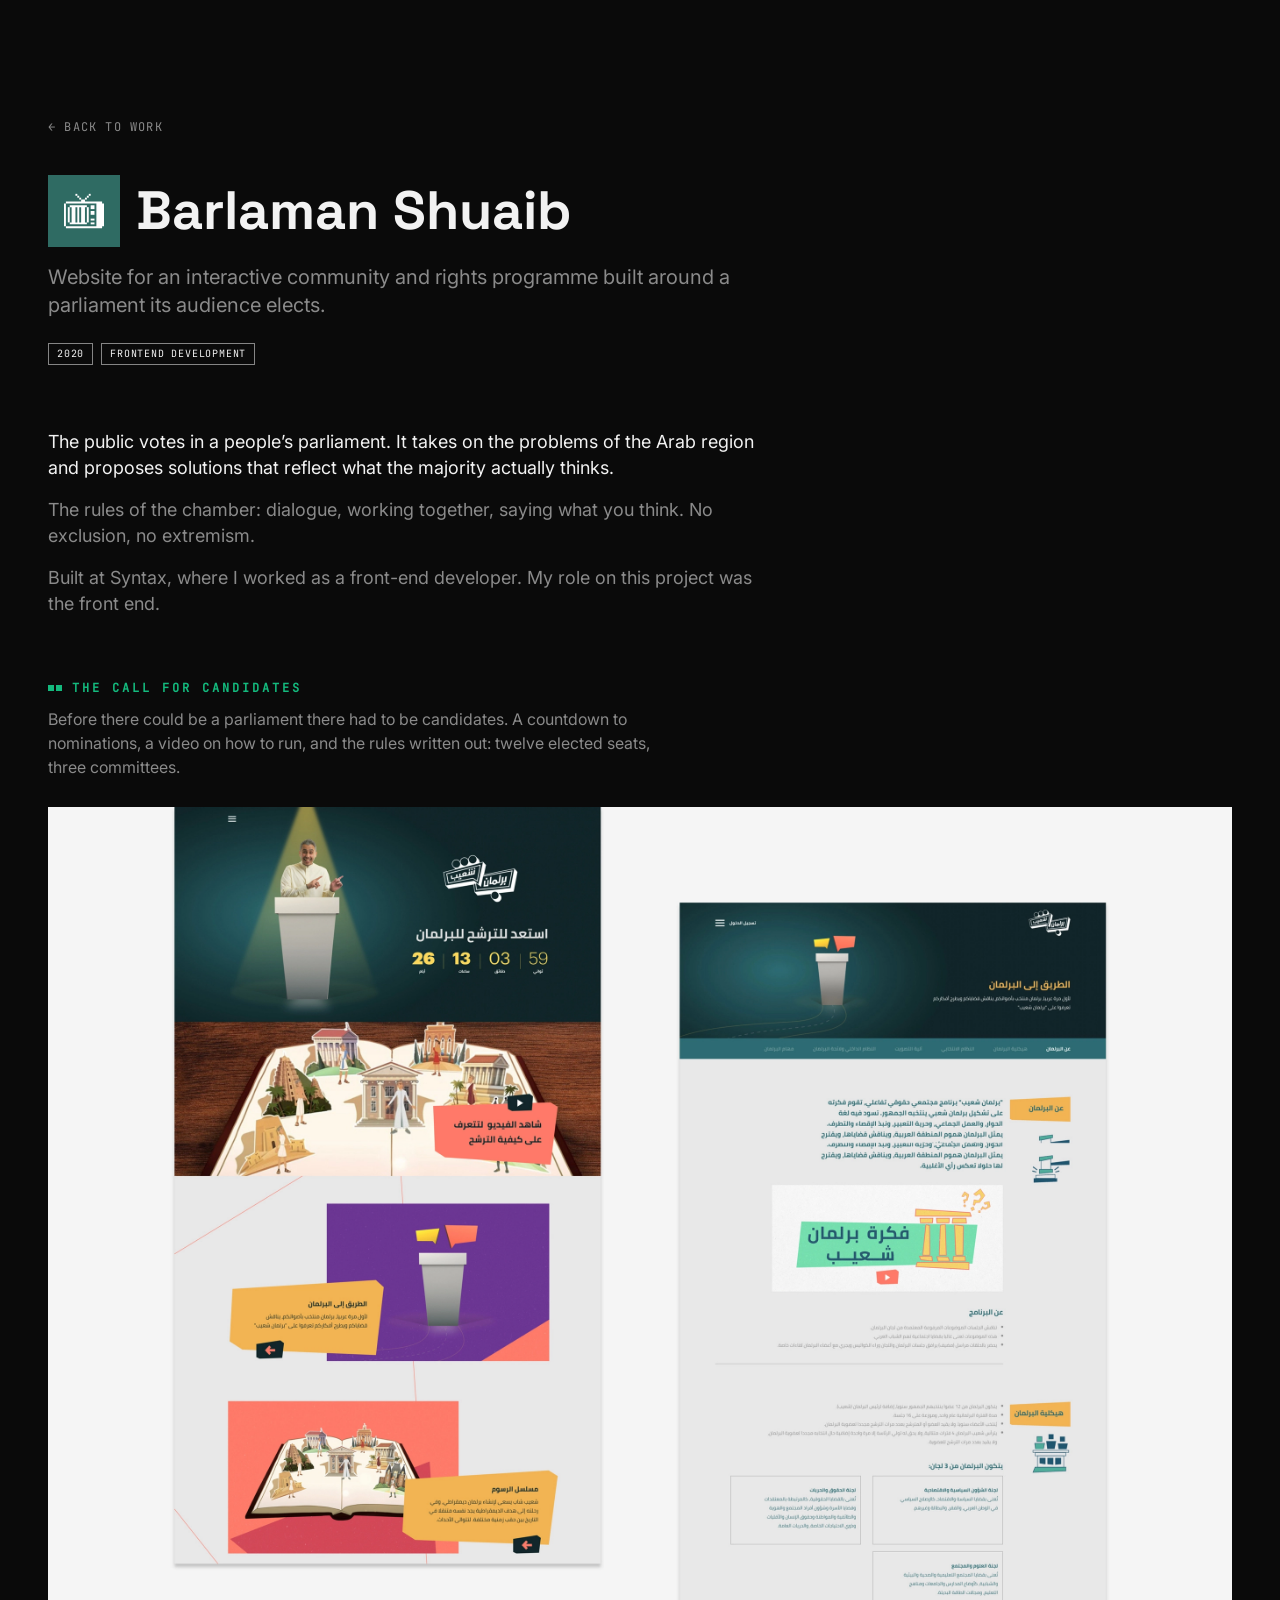
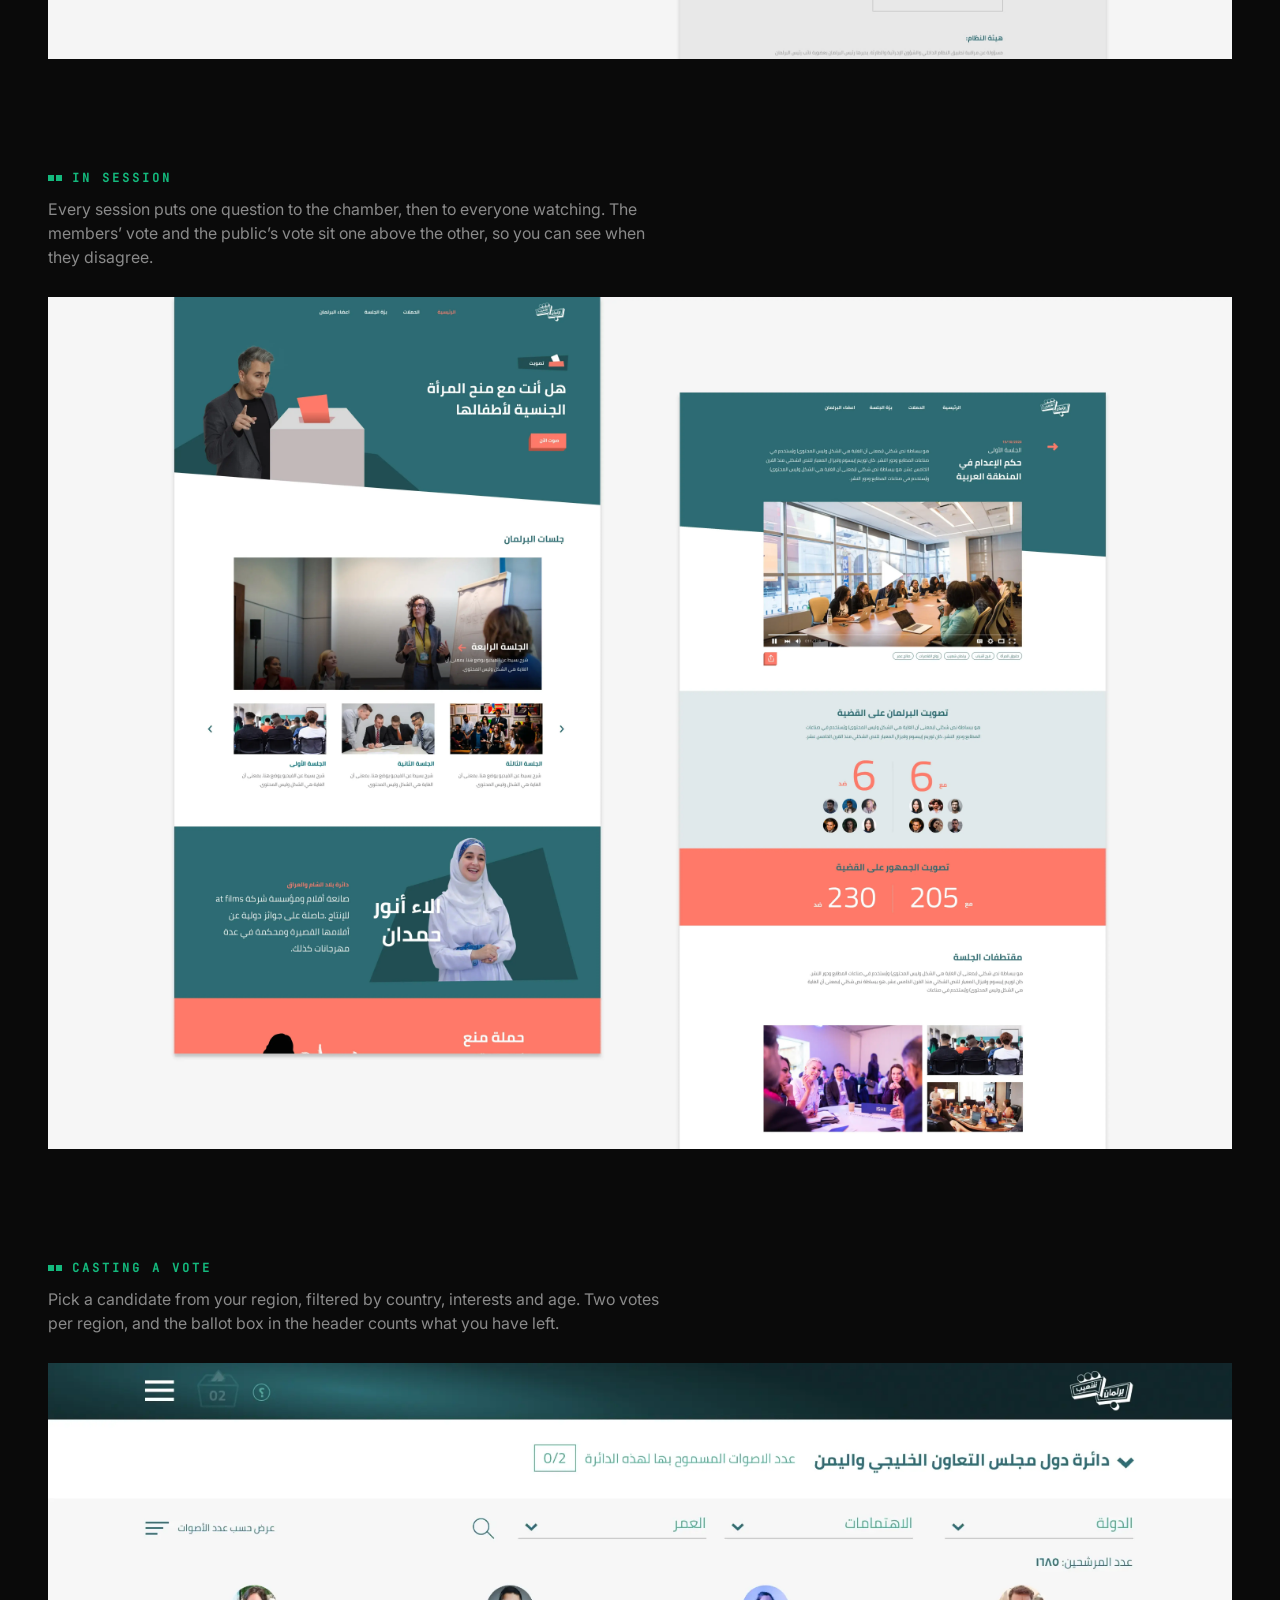
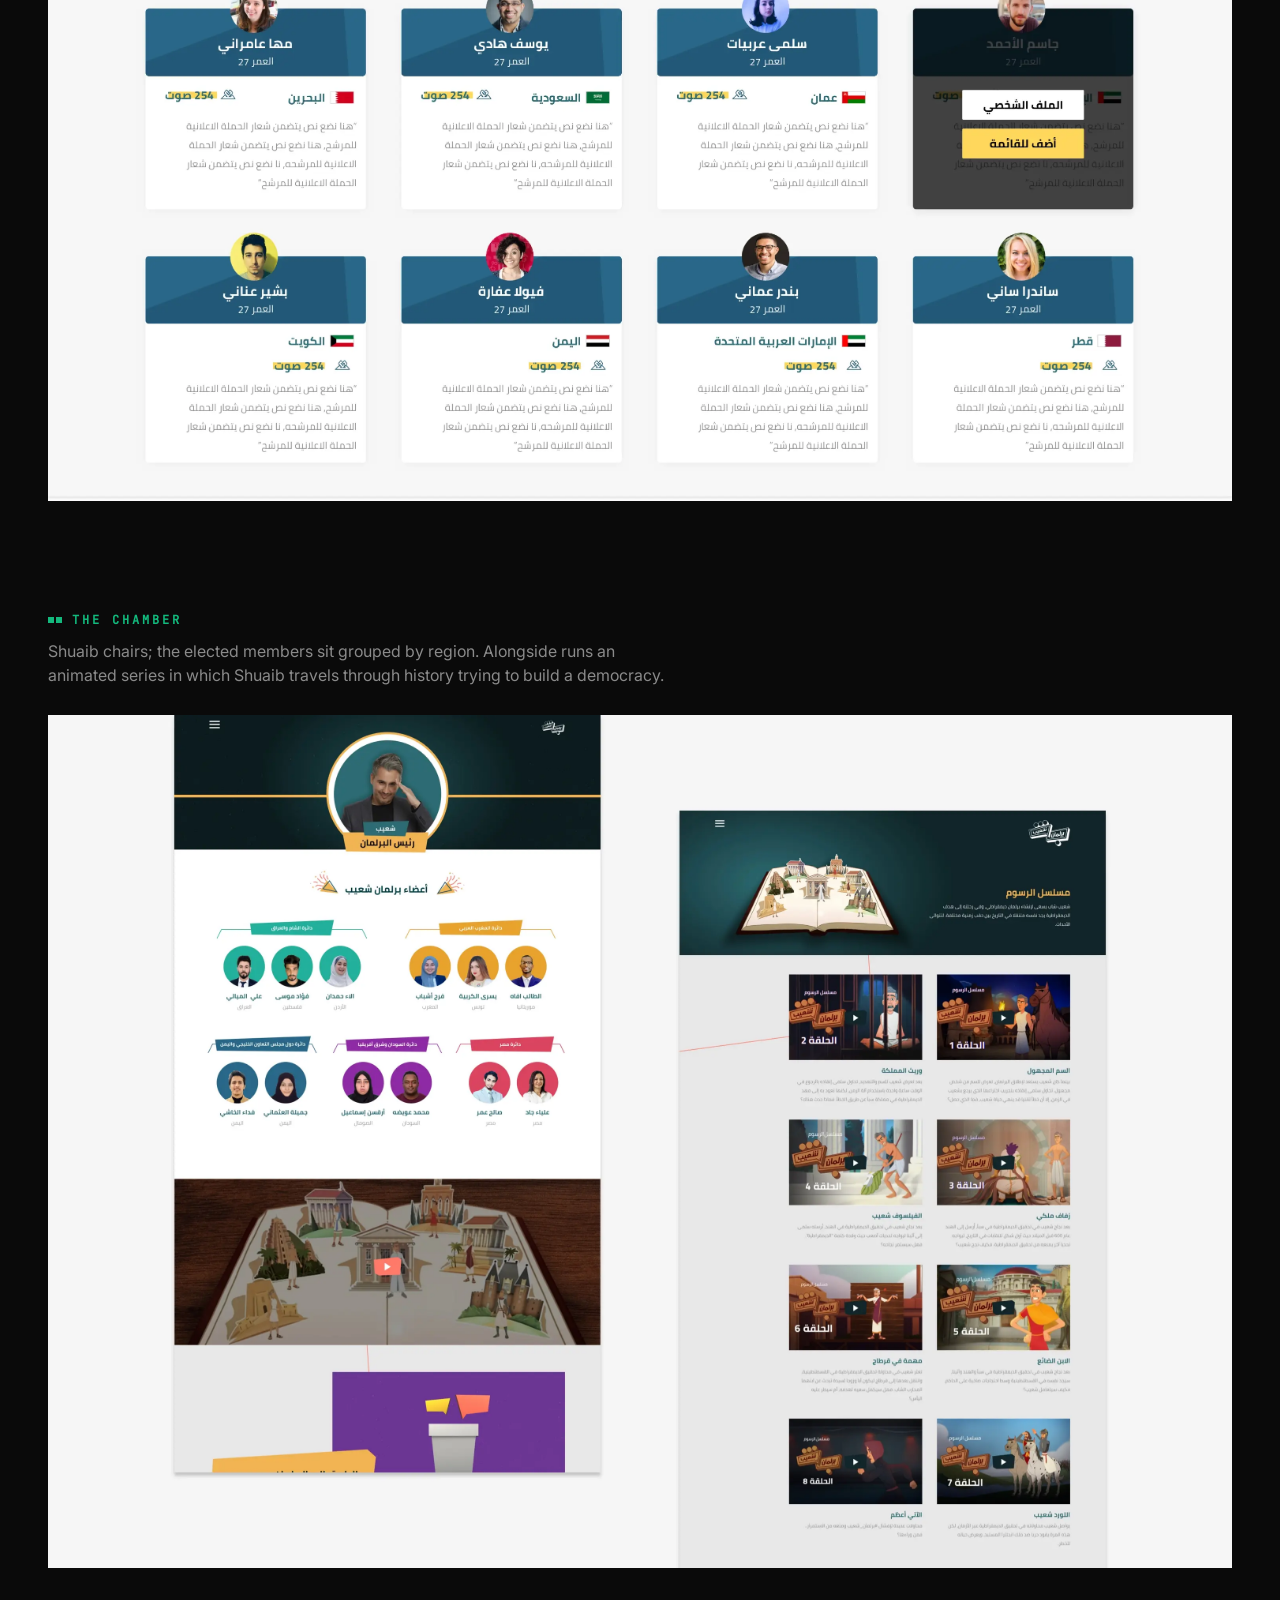
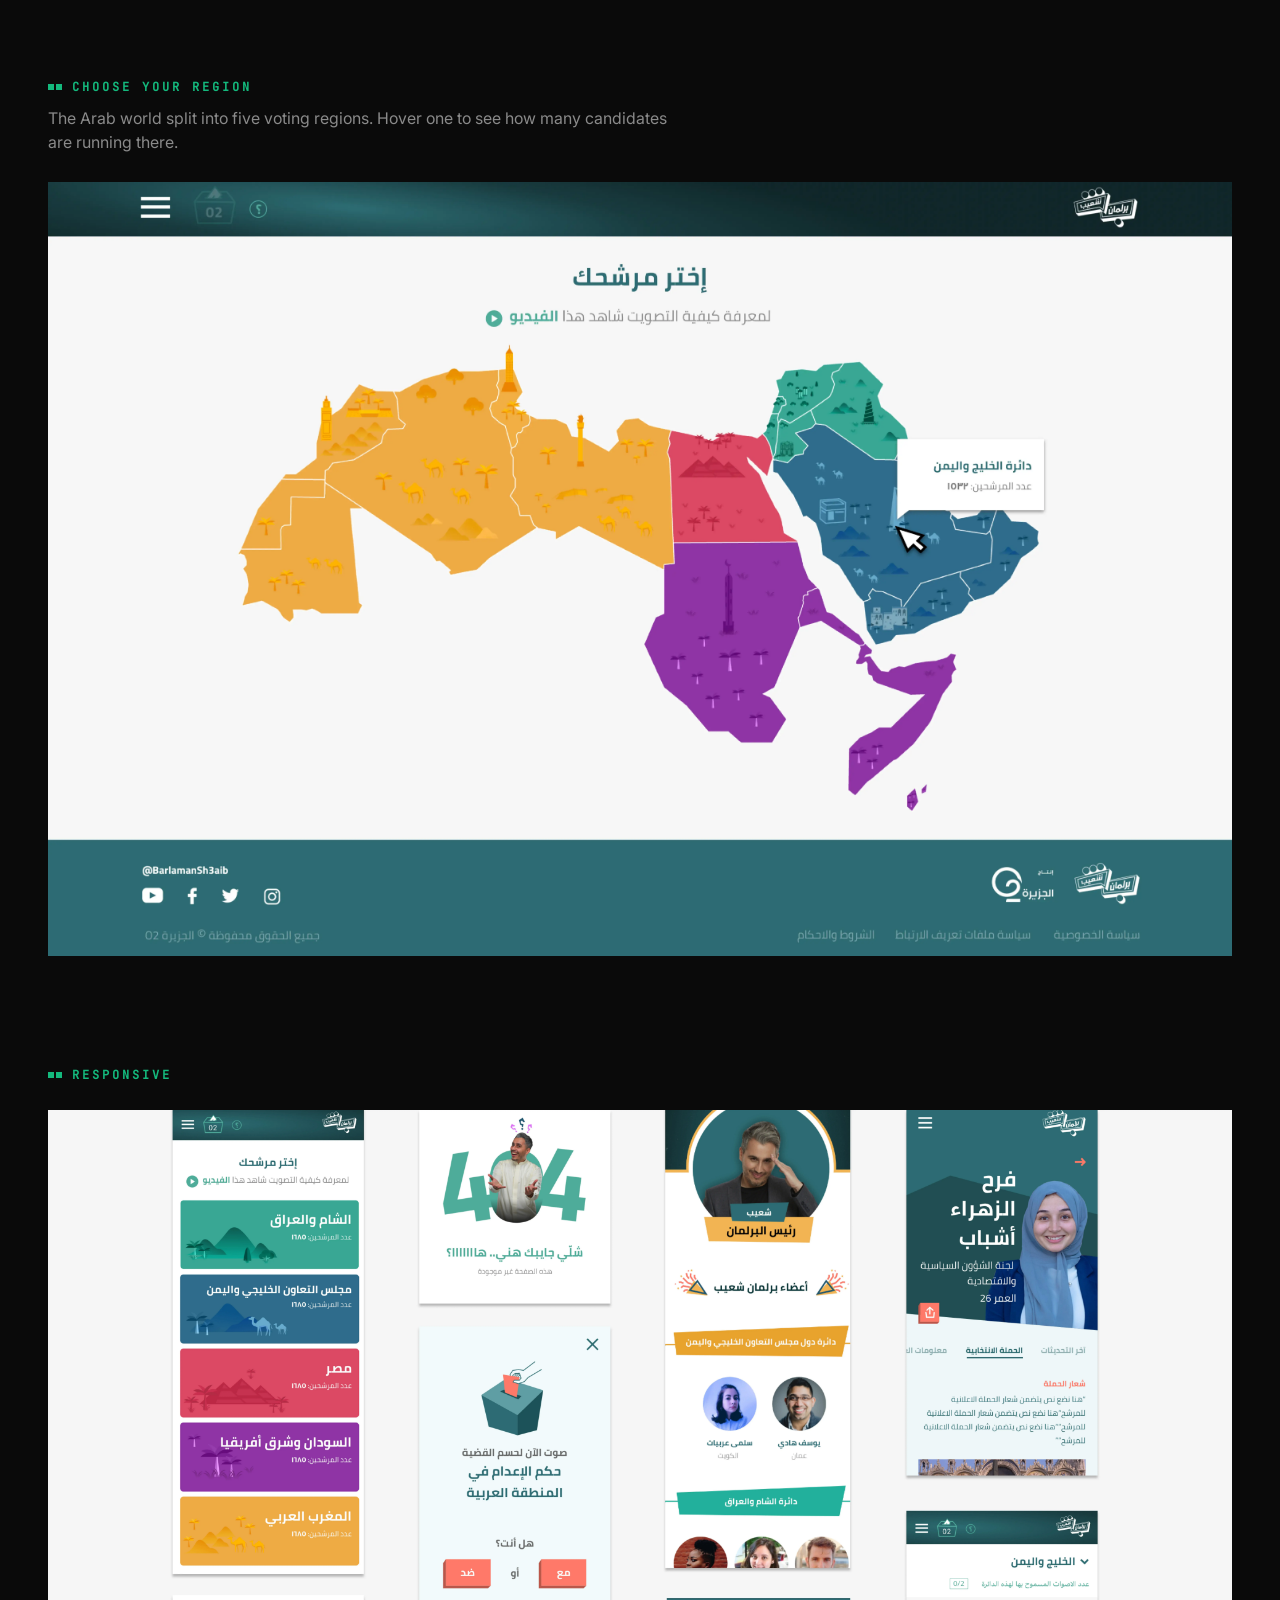
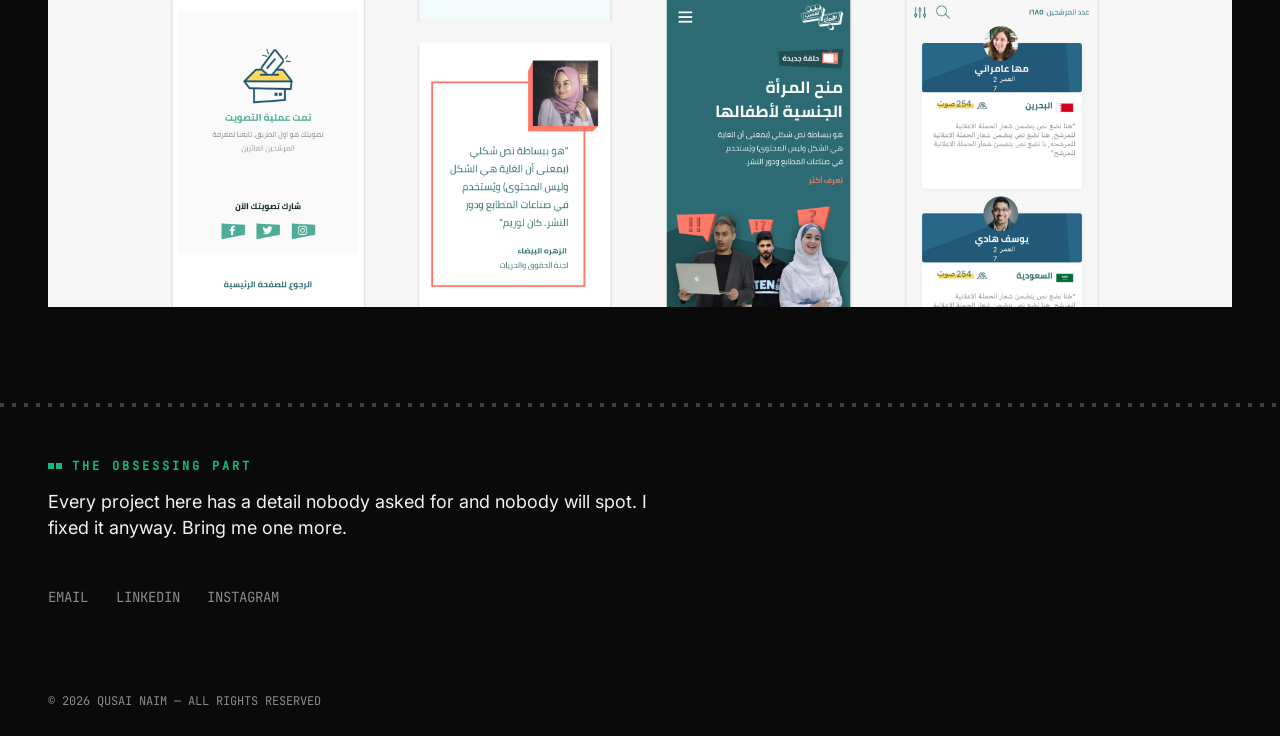
==== barlaman-shuaib.html @ eae8fe68 "S" ====
<!DOCTYPE html>
<html lang="en" dir="ltr">
  <head>
    <meta charset="utf-8">
    <meta  content="width=device-width, initial-scale=1.0" name="viewport" />
    <title>Qusai Naim - Barlaman Shuaib</title>
    <meta name="description" content="Barlaman Shuaib: website for an interactive community and rights programme built around a people's parliament elected by its audience.">
    <!-- FAV Icon -->
    <link rel="icon" href="images/favicon.png" type="image/png" sizes="16x16">
    <!-- Custom Style Sheet link -->
    <link rel="stylesheet" href="styles/styles.css">
  </head>

  <body>
    <!--========MAIN============================================================================-->
    <main role="main">
      <section class="project-hero">
        <div class="container">
          <a href="index.html" class="project-back text-12">&larr; Back to work</a>

          <div class="project-hero__top">
            <div class="project-hero__icon" style="background-color: #2f6b63;">
              <span style="background-image: url(images/assets/icons/tv.svg);"></span>
            </div>
            <h1 class="project-hero__title text-54">Barlaman Shuaib</h1>
          </div>

          <div class="project-hero__brief text-20">
            <p>Website for an interactive community and rights programme built around a parliament its audience elects.</p>
          </div>

          <div class="project-hero__meta text-10">
            <span class="project-hero__tag">2020</span>
            <span class="project-hero__tag">Frontend Development</span>          </div>

          <div class="project-hero__desc text-18">
            <p>The public votes in a people&rsquo;s parliament. It takes on the problems of the Arab region and proposes solutions that reflect what the majority actually thinks.</p>
            <p>The rules of the chamber: dialogue, working together, saying what you think. No exclusion, no extremism.</p>
            <p>Built at Syntax, where I worked as a front-end developer. My role on this project was the front end.</p>
          </div>
        </div>
      </section>

      <section class="project-screens">
        <div class="container">
          <!-----FULL WIDTH------------>
          <div class="project-group">
            <div class="project-group__header">
              <h2 class="section-intro__subtitle text-12">
                <span class="section-kicker-dots">
                  <span class="section-kicker-dot"></span>
                  <span class="section-kicker-dot"></span>
                </span>
                THE CALL FOR CANDIDATES
              </h2>
              <p class="project-group__caption">Before there could be a parliament there had to be candidates. A countdown to nominations, a video on how to run, and the rules written out: twelve elected seats, three committees.</p>
            </div>

            <figure class="project-figure">
              <div class="project-screen">
                <img src="images/projects-images/barlaman-shuaib/1.webp" alt="Two pages side by side: a nominations page with a countdown, a host at a podium and an animated pop-up book of history; and the About page setting out the parliament&rsquo;s structure and its three committees">
              </div>
            </figure>
          </div>

           <!-----FULL WIDTH------------>
          <div class="project-group">
            <div class="project-group__header">
              <h2 class="section-intro__subtitle text-12">
                <span class="section-kicker-dots">
                  <span class="section-kicker-dot"></span>
                  <span class="section-kicker-dot"></span>
                </span>
                IN SESSION
              </h2>
              <p class="project-group__caption">Every session puts one question to the chamber, then to everyone watching. The members&rsquo; vote and the public&rsquo;s vote sit one above the other, so you can see when they disagree.</p>
            </div>

            <figure class="project-figure">
              <div class="project-screen">
                <img src="images/projects-images/barlaman-shuaib/2.webp" alt="The homepage asking whether women should be able to pass their citizenship to their children, with past sessions below; and a session page with its video, the members&rsquo; 6 to 6 vote and the public&rsquo;s 205 to 230 vote">
              </div>
            </figure>
          </div>

           <!-----FULL WIDTH------------>
          <div class="project-group">
            <div class="project-group__header">
              <h2 class="section-intro__subtitle text-12">
                <span class="section-kicker-dots">
                  <span class="section-kicker-dot"></span>
                  <span class="section-kicker-dot"></span>
                </span>
                CASTING A VOTE
              </h2>
              <p class="project-group__caption">Pick a candidate from your region, filtered by country, interests and age. Two votes per region, and the ballot box in the header counts what you have left.</p>
            </div>

            <figure class="project-figure">
              <div class="project-screen">
                <img src="images/projects-images/barlaman-shuaib/3.webp" alt="Candidate cards for the Gulf and Yemen region, each with a photo, age, country, vote count and campaign slogan, under filters for country, interests and age and a counter showing 0 of 2 votes used">
              </div>
            </figure>
          </div>

           <!-----FULL WIDTH------------>
          <div class="project-group">
            <div class="project-group__header">
              <h2 class="section-intro__subtitle text-12">
                <span class="section-kicker-dots">
                  <span class="section-kicker-dot"></span>
                  <span class="section-kicker-dot"></span>
                </span>
                THE CHAMBER
              </h2>
              <p class="project-group__caption">Shuaib chairs; the elected members sit grouped by region. Alongside runs an animated series in which Shuaib travels through history trying to build a democracy.</p>
            </div>

            <figure class="project-figure">
              <div class="project-screen">
                <img src="images/projects-images/barlaman-shuaib/4.webp" alt="Two pages side by side: the parliament&rsquo;s members grouped by region under Shuaib as president; and the animated series, a grid of eight episodes">
              </div>
            </figure>
          </div>

           <!-----FULL WIDTH------------>
          <div class="project-group">
            <div class="project-group__header">
              <h2 class="section-intro__subtitle text-12">
                <span class="section-kicker-dots">
                  <span class="section-kicker-dot"></span>
                  <span class="section-kicker-dot"></span>
                </span>
                CHOOSE YOUR REGION
              </h2>
              <p class="project-group__caption">The Arab world split into five voting regions. Hover one to see how many candidates are running there.</p>
            </div>

            <figure class="project-figure">
              <div class="project-screen">
                <img src="images/projects-images/barlaman-shuaib/5.webp" alt="A map of the Arab world coloured into five voting regions, with a tooltip on the Gulf and Yemen showing its number of candidates">
              </div>
            </figure>
          </div>

           <!-----FULL WIDTH------------>
          <div class="project-group">
            <div class="project-group__header">
              <h2 class="section-intro__subtitle text-12">
                <span class="section-kicker-dots">
                  <span class="section-kicker-dot"></span>
                  <span class="section-kicker-dot"></span>
                </span>
                RESPONSIVE
              </h2>
            </div>

            <figure class="project-figure">
              <div class="project-screen">
                <img src="images/projects-images/barlaman-shuaib/mobile.webp" alt="Ten mobile screens: the region list, a 404 page with Shuaib, the vote dialog, the vote confirmation, the members, a member&rsquo;s profile, a new episode and the candidate list">
              </div>
            </figure>
          </div>
        </div>
      </section>

      <section class="project-outro">
        <div class="container project-outro__inner">
          <h2 class="section-intro__subtitle text-12">
            <span class="section-kicker-dots">
              <span class="section-kicker-dot"></span>
              <span class="section-kicker-dot"></span>
            </span>
            THE OBSESSING PART
          </h2>
          <p class="project-outro__note text-18">Every project here has a detail nobody asked for and nobody will spot. I fixed it anyway. Bring me one more.</p>
          <div class="social-links text-14">
            <a href="mailto:qusai.naim.13@gmail.com">Email</a>
            <a href="https://www.linkedin.com/in/qusai-n-96374687/" target="_blank">LinkedIn</a>
            <a href="https://www.instagram.com/qman.13/" target="_blank">Instagram</a>
          </div>
        </div>
      </section>
    </main>
    <!---end of MAIN===============================================================================-->

    <!--========FOOTER=============================================================================-->
    <footer class="main-footer">
      <div class="container">
        <p class="copyrights text-12">© <span data-current-year>2026</span> QUSAI NAIM — ALL RIGHTS RESERVED</p>
      </div>
    </footer>
    <!--end of FOOTER===============================================================================-->

    <script src="scripts/main.js"></script>
  </body>
</html>
---- styles/styles.css ----
@charset "UTF-8";
/* ================================
   MODERN CSS RESET
   ================================ */
/* Box sizing & margin reset */
*,
*::before,
*::after {
  box-sizing: border-box;
  margin: 0;
  padding: 0;
}

/* Root defaults */
:root {
  -webkit-text-size-adjust: 100%;
  -moz-text-size-adjust: 100%;
       text-size-adjust: 100%;
  hanging-punctuation: first last;
}

/* Body defaults */
body {
  min-height: 100dvh;
  line-height: 1.5;
  -webkit-font-smoothing: antialiased;
  -moz-osx-font-smoothing: grayscale;
}

/* Media defaults */
img,
picture,
video,
canvas,
svg {
  display: block;
  max-width: 100%;
}

/* Form element inheritance */
input,
button,
textarea,
select {
  font: inherit;
  color: inherit;
}

/* Remove default button styles */
button {
  cursor: pointer;
  background: none;
  border: none;
}

/* Typography */
p,
h1, h2, h3, h4, h5, h6 {
  overflow-wrap: break-word;
}

h1, h2, h3, h4, h5, h6 {
  text-wrap: balance;
}

p {
  text-wrap: pretty;
}

/* Lists */
ul, ol {
  list-style: none;
}

/* Links */
a {
  color: inherit;
  -webkit-text-decoration-skip: ink;
          text-decoration-skip-ink: auto;
}

/* Tables */
table {
  border-collapse: collapse;
  border-spacing: 0;
}

/* Hidden attribute */
[hidden] {
  display: none !important;
}

/* Reduced motion */
@media (prefers-reduced-motion: reduce) {
  *,
  *::before,
  *::after {
    animation-duration: 0.01ms !important;
    animation-iteration-count: 1 !important;
    transition-duration: 0.01ms !important;
    scroll-behavior: auto !important;
  }
}
/* Focus visible */
:focus-visible {
  outline: 2px solid currentColor;
  outline-offset: 3px;
}

:focus:not(:focus-visible) {
  outline: none;
}

/* Smooth scrolling (respects user preference above) */
html {
  scroll-behavior: smooth;
}

@font-face {
  font-family: inter-reg;
  src: url("../fonts/Inter_18pt-Regular.ttf") format("truetype");
  font-style: normal;
  font-weight: normal;
  font-display: swap;
}
@font-face {
  font-family: mono-reg;
  src: url("../fonts/JetBrainsMono-Regular.ttf") format("truetype");
  font-style: normal;
  font-weight: normal;
  font-display: swap;
}
@font-face {
  font-family: space-bold;
  src: url("../fonts/SpaceGrotesk-Bold.ttf") format("truetype");
  font-style: normal;
  font-weight: normal;
  font-display: swap;
}
@font-face {
  font-family: space-semiBold;
  src: url("../fonts/SpaceGrotesk-SemiBold.ttf") format("truetype");
  font-style: normal;
  font-weight: normal;
  font-display: swap;
}
/*------------------------------------*\
  #BASE
\*------------------------------------*/
* {
  box-sizing: border-box;
  -moz-osx-font-smoothing: grayscale;
  -webkit-font-smoothing: antialiased;
  -webkit-tap-highlight-color: transparent;
}

body {
  width: 100%;
  height: auto;
  margin: 0 auto;
  position: relative;
  font-size: 62.5%;
  line-height: 1.35em;
  -webkit-font-smoothing: antialiased;
  background-color: #0a0a0a;
}

.home-body {
  background-image: linear-gradient(rgba(255, 255, 255, 0.06) 1px, transparent 1px), linear-gradient(90deg, rgba(255, 255, 255, 0.06) 1px, transparent 1px);
  background-size: 40px 40px;
}
@media screen and (max-width: 1280px) {
  .home-body {
    background-size: 36px 36px;
  }
}
@media screen and (max-width: 640px) {
  .home-body {
    background-size: 32px 32px;
  }
}

a {
  text-decoration: none;
  cursor: pointer;
}

button {
  outline: 0;
}

input, textarea {
  -webkit-appearance: none;
  -moz-appearance: none;
  appearance: none;
  border-radius: 0;
}

/*------------------------------------*\
  #CONTAINER
\*------------------------------------*/
.container {
  width: 1200px;
  margin: 0 auto;
}
@media screen and (max-width: 1280px) {
  .container {
    width: 100%;
    padding: 0 48px;
  }
}
@media screen and (max-width: 960px) {
  .container {
    padding: 0 32px;
  }
}
@media screen and (max-width: 640px) {
  .container {
    padding: 0 24px;
  }
}

/*------------------------------------*\
#FOOTER
\*------------------------------------*/
.main-footer {
  margin-top: 56px;
  padding: 32px 0 28px;
}
@media screen and (max-width: 640px) {
  .main-footer {
    margin-top: 40px;
  }
}

.copyrights {
  font-family: "mono-reg", ui-monospace, SFMono-Regular, Menlo, Consolas, "Courier New", monospace;
  color: #8a8a8a;
  text-transform: uppercase;
}

/*------------------------------------*\
#FONT SIZES
\*------------------------------------*/
.text-10 {
  font-size: 10px;
  line-height: 14px;
}

.text-12 {
  font-size: 12px;
  line-height: 14px;
}

.text-14 {
  font-size: 14px;
  line-height: 16px;
}

.text-18 {
  font-size: 18px;
  line-height: 26px;
}
@media screen and (max-width: 960px) {
  .text-18 {
    font-size: 16px;
    line-height: 24px;
  }
}

.text-20 {
  font-size: 20px;
  line-height: 28px;
}
@media screen and (max-width: 1030px) {
  .text-20 {
    font-size: 18px;
    line-height: 26px;
  }
}

.text-24 {
  font-size: 24px;
  line-height: 34px;
}
@media screen and (max-width: 1030px) {
  .text-24 {
    font-size: 20px;
    line-height: 28px;
  }
}
@media screen and (max-width: 960px) {
  .text-24 {
    font-size: 18px;
    line-height: 26px;
  }
}
@media screen and (max-width: 640px) {
  .text-24 {
    font-size: 16px;
    line-height: 20px;
  }
}

.text-54 {
  font-size: 54px;
  line-height: 58px;
}
@media screen and (max-width: 1030px) {
  .text-54 {
    font-size: 48px;
    line-height: 52px;
  }
}
@media screen and (max-width: 960px) {
  .text-54 {
    font-size: 36px;
    line-height: 42px;
  }
}
@media screen and (max-width: 640px) {
  .text-54 {
    font-size: 32px;
    line-height: 40px;
  }
}

.text-60 {
  font-size: 60px;
  line-height: 68px;
}
@media screen and (max-width: 1030px) {
  .text-60 {
    font-size: 54px;
    line-height: 60px;
  }
}
@media screen and (max-width: 960px) {
  .text-60 {
    font-size: 40px;
    line-height: 46px;
  }
}
@media screen and (max-width: 640px) {
  .text-60 {
    font-size: 36px;
    line-height: 42px;
  }
}

.section-intro__title {
  color: #f2f2f2;
  font-family: "space-semiBold", -apple-system, BlinkMacSystemFont, "Segoe UI", Roboto, Helvetica, Arial, sans-serif;
}

.section-intro__subtitle {
  font-family: "mono-reg", ui-monospace, SFMono-Regular, Menlo, Consolas, "Courier New", monospace;
  letter-spacing: 0.25em;
  color: #14B97D;
  margin-bottom: 16px;
  display: flex;
  align-items: center;
  gap: 10px;
}

.section-kicker-dots {
  display: inline-flex;
  gap: 2px;
}

.section-kicker-dot {
  width: 6px;
  height: 6px;
  background: #14B97D;
  display: inline-block;
}

.section-intro__desc {
  color: #8a8a8a;
  margin-top: 24px;
  font-family: "inter-reg", -apple-system, BlinkMacSystemFont, "Segoe UI", Roboto, Helvetica, Arial, sans-serif;
}

/*------------------------------------*\
#HERO	
\*------------------------------------*/
.scroll-indicator {
  position: absolute;
  bottom: 40px;
  left: 50%;
  transform: translateX(-50%);
  display: flex;
  flex-direction: column;
  align-items: center;
  gap: 8px;
  opacity: 0;
  animation: fade-in 1s ease forwards;
  animation-delay: 1.3s;
  cursor: pointer;
}
@media screen and (max-width: 640px) {
  .scroll-indicator {
    bottom: 24px;
  }
}
.scroll-indicator .pixel-arrow {
  display: flex;
  flex-direction: column;
  gap: 4px;
  animation: bounce 2s ease-in-out infinite;
}
.scroll-indicator .pixel-arrow span {
  background: #14B97D;
  transition: background 0.3s ease;
}
.scroll-indicator .pixel-arrow span:nth-child(1) {
  width: 20px;
  height: 4px;
}
.scroll-indicator .pixel-arrow span:nth-child(2) {
  width: 12px;
  height: 4px;
  margin: 0 auto;
}
.scroll-indicator .pixel-arrow span:nth-child(3) {
  width: 4px;
  height: 4px;
  margin: 0 auto;
}
.scroll-indicator .scroll-text {
  font-family: "mono-reg", ui-monospace, SFMono-Regular, Menlo, Consolas, "Courier New", monospace;
  color: #8a8a8a;
  text-transform: uppercase;
  letter-spacing: 0.1em;
  transition: color 0.3s ease;
  margin-top: 5px;
}
.scroll-indicator:hover .pixel-arrow span {
  background: rgb(25.7804878049, 230.2195121951, 155.8780487805);
}
.scroll-indicator:hover .scroll-text {
  color: #14B97D;
}

@keyframes fade-in {
  0% {
    opacity: 0;
    transform: translateX(-50%) translateY(-10px);
  }
  100% {
    opacity: 1;
    transform: translateX(-50%) translateY(0);
  }
}
@keyframes bounce {
  0%, 100% {
    transform: translateY(0);
  }
  50% {
    transform: translateY(8px);
  }
}
.homepage-hero {
  min-height: 100vh;
  position: relative;
  box-sizing: border-box;
  padding: 48px 24px;
  display: flex;
  flex-direction: column;
  align-items: center;
  justify-content: center;
  gap: 40px;
  text-align: center;
}

.px-logo-wireframe {
  width: min(520px, 70vw);
}

.hero-text {
  display: grid;
  gap: 20px;
  justify-items: center;
}

/* Title */
.intro-title {
  font-family: "space-bold", -apple-system, BlinkMacSystemFont, "Segoe UI", Roboto, Helvetica, Arial, sans-serif;
  color: #14B97D;
}

/* Description */
.intro-sub {
  color: #8a8a8a;
  max-width: 769px;
  font-family: "inter-reg", -apple-system, BlinkMacSystemFont, "Segoe UI", Roboto, Helvetica, Arial, sans-serif;
  text-wrap: pretty;
}

/* Fade-in (text starts hidden, js/px-hero.js adds .is-in) */
.hero-fade {
  opacity: 0;
  transform: translateY(12px);
  transition: opacity 0.8s ease, transform 0.8s ease;
}

.hero-fade + .hero-fade {
  transition-delay: 0.2s;
}

.hero-fade.is-in {
  opacity: 1;
  transform: none;
}

@media (prefers-reduced-motion: reduce) {
  .hero-fade {
    opacity: 1;
    transform: none;
    transition: none;
  }
}
/*------------------------------------*\
#MASONERY	
\*------------------------------------*/
.homepage-projects {
  padding-top: 160px;
}
@media screen and (max-width: 1030px) {
  .homepage-projects {
    padding-top: 120px;
  }
}
@media screen and (max-width: 640px) {
  .homepage-projects {
    padding-top: 40px;
  }
}

.projects-list-wrapper {
  margin-top: 64px;
}

.masonry-grid {
  display: grid;
  grid-template-columns: repeat(10, 1fr);
  grid-template-rows: repeat(6, 120px);
  gap: 16px;
}
@media screen and (max-width: 1030px) {
  .masonry-grid {
    grid-template-columns: repeat(2, 1fr);
    grid-template-rows: none;
    grid-auto-rows: 260px;
  }
}
@media screen and (max-width: 640px) {
  .masonry-grid {
    grid-template-columns: 1fr;
    grid-auto-rows: 180px;
  }
}

.masonry-item {
  position: relative;
  overflow: hidden;
}
.masonry-item:nth-child(1) {
  grid-column: 1/6;
  grid-row: 1/3;
}
@media screen and (max-width: 1030px) {
  .masonry-item:nth-child(1) {
    grid-column: auto;
    grid-row: auto;
  }
}
.masonry-item:nth-child(2) {
  grid-column: 6/11;
  grid-row: 1/3;
}
@media screen and (max-width: 1030px) {
  .masonry-item:nth-child(2) {
    grid-column: auto;
    grid-row: auto;
  }
}
.masonry-item:nth-child(3) {
  grid-column: 1/4;
  grid-row: 3/5;
}
@media screen and (max-width: 1030px) {
  .masonry-item:nth-child(3) {
    grid-column: 1/-1;
    grid-row: auto;
  }
}
.masonry-item:nth-child(4) {
  grid-column: 4/8;
  grid-row: 3/5;
}
@media screen and (max-width: 1030px) {
  .masonry-item:nth-child(4) {
    grid-column: auto;
    grid-row: auto;
  }
}
.masonry-item:nth-child(5) {
  grid-column: 8/11;
  grid-row: 3/7;
}
@media screen and (max-width: 1030px) {
  .masonry-item:nth-child(5) {
    grid-column: auto;
    grid-row: auto;
  }
}
.masonry-item:nth-child(6) {
  grid-column: 1/5;
  grid-row: 5/7;
}
@media screen and (max-width: 1030px) {
  .masonry-item:nth-child(6) {
    grid-column: auto;
    grid-row: auto;
  }
}
.masonry-item:nth-child(7) {
  grid-column: 5/8;
  grid-row: 5/7;
}
@media screen and (max-width: 1030px) {
  .masonry-item:nth-child(7) {
    grid-column: auto;
    grid-row: auto;
  }
}

/*------------------------------------*\
#PROJECT-CARD	
\*------------------------------------*/
.project-block {
  display: block;
  height: 100%;
}

.project-tile {
  height: 100%;
  position: relative;
  overflow: hidden;
  display: flex;
  align-items: center;
  justify-content: center;
  cursor: pointer;
  outline: none;
  transition: transform 300ms cubic-bezier(0.2, 0.8, 0.2, 1), box-shadow 300ms;
}

.project-tile:hover {
  transform: translateY(-4px);
  box-shadow: 0 16px 40px -12px rgba(0, 0, 0, 0.6);
}

.project-tile-overlay {
  position: absolute;
  inset: 0;
  background: rgba(0, 0, 0, 0.35);
  opacity: 0;
  transition: opacity 300ms;
  pointer-events: none;
}

.project-tile:hover .project-tile-overlay {
  opacity: 1;
}

.project-tile-icon {
  position: relative;
  z-index: 2;
  transition: transform 400ms cubic-bezier(0.2, 0.8, 0.2, 1), opacity 300ms;
  display: block;
  width: 80px;
  height: 80px;
  background-repeat: no-repeat;
  background-size: contain;
  background-position: center;
}
@media screen and (max-width: 640px) {
  .project-tile-icon {
    width: 64px;
    height: 64px;
  }
}

.project-tile:hover .project-tile-icon {
  transform: translateY(-36px) scale(0.85);
  opacity: 0.7;
}

.project-tile-meta {
  position: absolute;
  left: 24px;
  right: 24px;
  bottom: 24px;
  z-index: 3;
  transform: translateY(16px);
  opacity: 0;
  transition: transform 300ms cubic-bezier(0.2, 0.8, 0.2, 1), opacity 300ms;
}

.project-block:hover .project-tile-meta {
  transform: translateY(0);
  opacity: 1;
}

.project-tile-title {
  font-family: "space-semiBold", -apple-system, BlinkMacSystemFont, "Segoe UI", Roboto, Helvetica, Arial, sans-serif;
  letter-spacing: -0.01em;
  margin-bottom: 10px;
  color: #f2f2f2;
}

.project-tile-tags {
  display: flex;
  flex-wrap: wrap;
  gap: 6px;
}

.project-tile-tag {
  font-family: "mono-reg", ui-monospace, SFMono-Regular, Menlo, Consolas, "Courier New", monospace;
  letter-spacing: 0.08em;
  text-transform: uppercase;
  padding: 3px 8px;
  color: #f2f2f2;
  border: 1px solid rgba(255, 255, 255, 0.5);
}

/*------------------------------------*\
#PROJECT-CARD — tablet and below
\*------------------------------------*/
@media screen and (max-width: 1030px) {
  .project-tile-overlay {
    opacity: 1;
  }
  .project-tile-icon {
    transform: translateY(-36px) scale(0.85);
    opacity: 0.7;
  }
  .project-tile-meta {
    opacity: 1;
    transform: translateY(0);
  }
}
/*------------------------------------*\
#CONTACT	
\*------------------------------------*/
.homepage-contact {
  padding-top: 200px;
}
@media screen and (max-width: 1030px) {
  .homepage-contact {
    padding-top: 150px;
  }
}
@media screen and (max-width: 640px) {
  .homepage-contact {
    padding-top: 120px;
  }
}

.social-links {
  margin-top: 48px;
}
.social-links a {
  font-family: "mono-reg", ui-monospace, SFMono-Regular, Menlo, Consolas, "Courier New", monospace;
  display: inline-block;
  color: #8a8a8a;
  cursor: pointer;
  text-transform: uppercase;
  transition: all 0.3s ease;
}
.social-links a:not(:last-child) {
  margin-right: 24px;
}
.social-links a:hover {
  color: #14B97D;
  transform: translateY(-4px);
}

/*------------------------------------*\
#PROJECT-HERO	
\*------------------------------------*/
.project-hero {
  padding-top: 120px;
}
@media screen and (max-width: 1030px) {
  .project-hero {
    padding-top: 100px;
  }
}
@media screen and (max-width: 640px) {
  .project-hero {
    padding-top: 72px;
  }
}

.project-back {
  display: inline-flex;
  align-items: center;
  gap: 6px;
  font-family: "mono-reg", ui-monospace, SFMono-Regular, Menlo, Consolas, "Courier New", monospace;
  color: #8a8a8a;
  text-transform: uppercase;
  letter-spacing: 0.1em;
  transition: color 0.3s ease;
}
.project-back:hover {
  color: #14B97D;
}

.project-hero__top {
  display: flex;
  align-items: center;
  gap: 16px;
  margin-top: 40px;
  opacity: 0;
  animation: fade-in-up 0.8s cubic-bezier(0.34, 1.56, 0.64, 1) forwards;
}

.project-hero__icon {
  width: 72px;
  height: 72px;
  flex-shrink: 0;
  display: flex;
  align-items: center;
  justify-content: center;
  background: #14B97D;
}
.project-hero__icon span {
  display: block;
  width: 40px;
  height: 40px;
  background-repeat: no-repeat;
  background-size: contain;
  background-position: center;
}
@media screen and (max-width: 960px) {
  .project-hero__icon {
    width: 56px;
    height: 56px;
  }
  .project-hero__icon span {
    width: 32px;
    height: 32px;
  }
}
@media screen and (max-width: 640px) {
  .project-hero__icon {
    width: 48px;
    height: 48px;
  }
  .project-hero__icon span {
    width: 28px;
    height: 28px;
  }
}

.project-hero__title {
  color: #f2f2f2;
  font-family: "space-bold", -apple-system, BlinkMacSystemFont, "Segoe UI", Roboto, Helvetica, Arial, sans-serif;
  min-width: 0;
}

.project-hero__brief {
  font-family: "inter-reg", -apple-system, BlinkMacSystemFont, "Segoe UI", Roboto, Helvetica, Arial, sans-serif;
  color: #8a8a8a;
  margin-top: 16px;
  opacity: 0;
  animation: fade-in-up 0.8s cubic-bezier(0.34, 1.56, 0.64, 1) forwards;
  animation-delay: 0.2s;
  max-width: 720px;
}

.project-hero__meta {
  display: flex;
  flex-wrap: wrap;
  gap: 8px;
  margin-top: 24px;
  opacity: 0;
  animation: fade-in-up 0.8s cubic-bezier(0.34, 1.56, 0.64, 1) forwards;
  animation-delay: 0.3s;
}

.project-hero__tag {
  font-family: "mono-reg", ui-monospace, SFMono-Regular, Menlo, Consolas, "Courier New", monospace;
  letter-spacing: 0.08em;
  text-transform: uppercase;
  padding: 3px 8px;
  color: #f2f2f2;
  border: 1px solid rgba(255, 255, 255, 0.5);
}
.project-hero__tag--link {
  color: #14B97D;
  border-color: #14B97D;
  transition: background 0.25s ease, color 0.25s ease;
}
.project-hero__tag--link:hover, .project-hero__tag--link:focus-visible {
  background: #14B97D;
  color: #0a0a0a;
}

.project-hero__desc {
  color: #f2f2f2;
  font-family: "inter-reg", -apple-system, BlinkMacSystemFont, "Segoe UI", Roboto, Helvetica, Arial, sans-serif;
  margin-top: 64px;
  max-width: 720px;
  opacity: 0;
  animation: fade-in-up 0.8s cubic-bezier(0.34, 1.56, 0.64, 1) forwards;
  animation-delay: 0.4s;
}
.project-hero__desc p:not(:first-child) {
  margin-top: 16px;
  color: #8a8a8a;
}

@keyframes fade-in-up {
  0% {
    opacity: 0;
    transform: translateY(30px);
  }
  15% {
    opacity: 1;
  }
  70% {
    transform: translateY(0);
    opacity: 1;
  }
  85% {
    transform: translateY(-3px);
    opacity: 1;
  }
  100% {
    transform: translateY(0);
    opacity: 1;
  }
}
/*------------------------------------*\
#PROJECT-SCREENS
\*------------------------------------*/
.project-screens {
  margin-top: 64px;
}

/*------------------------------------*\
#PROJECT-GROUP — a labelled band of screens
\*------------------------------------*/
.project-group + .project-group {
  margin-top: 112px;
}
@media screen and (max-width: 960px) {
  .project-group + .project-group {
    margin-top: 88px;
  }
}
@media screen and (max-width: 640px) {
  .project-group + .project-group {
    margin-top: 64px;
  }
}

.project-group > * + * {
  margin-top: 24px;
}
.project-group > .project-group__header + * {
  margin-top: 28px;
}

.project-group__caption {
  font-family: "inter-reg", -apple-system, BlinkMacSystemFont, "Segoe UI", Roboto, Helvetica, Arial, sans-serif;
  font-size: 16px;
  line-height: 24px;
  color: #8a8a8a;
  max-width: 620px;
  margin-top: -4px;
}

/*------------------------------------*\
#PROJECT-GRID — pick one per row of screens
\*------------------------------------*/
.project-grid {
  display: grid;
  gap: 24px;
}
@media screen and (max-width: 640px) {
  .project-grid {
    gap: 16px;
  }
}

.project-grid--two {
  grid-template-columns: repeat(2, 1fr);
}
@media screen and (max-width: 640px) {
  .project-grid--two {
    grid-template-columns: 1fr;
  }
}

.project-grid--three {
  grid-template-columns: repeat(3, 1fr);
}
@media screen and (max-width: 960px) {
  .project-grid--three {
    grid-template-columns: repeat(2, 1fr);
  }
}
@media screen and (max-width: 640px) {
  .project-grid--three {
    grid-template-columns: 1fr;
  }
}

.project-grid--split {
  grid-template-columns: 2fr 1fr;
  align-items: start;
}
@media screen and (max-width: 960px) {
  .project-grid--split {
    grid-template-columns: 1fr;
  }
}

.project-grid--phones {
  grid-template-columns: repeat(4, 1fr);
  gap: 20px;
}
@media screen and (max-width: 960px) {
  .project-grid--phones {
    grid-template-columns: repeat(2, 1fr);
  }
}

/*------------------------------------*\
#PROJECT-FIGURE — a screen plus its caption
\*------------------------------------*/
.project-figure {
  min-width: 0;
}

.project-figure__caption {
  font-family: "mono-reg", ui-monospace, SFMono-Regular, Menlo, Consolas, "Courier New", monospace;
  font-size: 10px;
  line-height: 14px;
  letter-spacing: 0.16em;
  text-transform: uppercase;
  color: #5c5c5c;
  margin-top: 10px;
}

/*------------------------------------*\
#PROJECT-SCREEN — the frame around one image
\*------------------------------------*/
.project-screen {
  position: relative;
  overflow: hidden;
}
.project-screen img {
  display: block;
  width: 100%;
  height: auto;
}

/*------------------------------------*\
#PROJECT-SCREEN — full page capture
\*------------------------------------*/
.project-screen--scroll {
  height: 700px;
  border: 1px solid rgba(255, 255, 255, 0.1);
}
@media screen and (max-width: 640px) {
  .project-screen--scroll {
    height: 500px;
  }
}
.project-screen--scroll img {
  height: 100%;
  -o-object-fit: cover;
     object-fit: cover;
  -o-object-position: top center;
     object-position: top center;
}

.project-screen--scroll {
  --pan: 8s;
  cursor: ns-resize;
}
.project-screen--scroll img {
  transition: object-position var(--pan) linear;
  transition: object-position var(--pan) linear, -o-object-position var(--pan) linear;
}
.project-screen--scroll:hover img {
  -o-object-position: bottom center;
     object-position: bottom center;
}

.project-screen__hint {
  position: absolute;
  bottom: 12px;
  right: 12px;
  z-index: 4;
  font-family: "mono-reg", ui-monospace, SFMono-Regular, Menlo, Consolas, "Courier New", monospace;
  font-size: 10px;
  letter-spacing: 0.18em;
  text-transform: uppercase;
  color: #8a8a8a;
  background: rgba(10, 10, 10, 0.82);
  border: 1px solid rgba(255, 255, 255, 0.12);
  padding: 4px 8px;
  transition: opacity 0.3s ease;
  pointer-events: none;
}

.project-screen--scroll:hover .project-screen__hint {
  opacity: 0;
}

@media (hover: none), screen and (max-width: 1030px) {
  .project-screen--scroll {
    height: auto;
    cursor: auto;
  }
  .project-screen--scroll img {
    height: auto;
    -o-object-fit: fill;
       object-fit: fill;
    -o-object-position: initial;
       object-position: initial;
    transition: none;
  }
  .project-screen--scroll .project-screen__hint {
    display: none;
  }
}
/*------------------------------------*\
#PROJECT-OUTRO — how a case study ends
\*------------------------------------*/
.project-outro {
  margin-top: 96px;
}
@media screen and (max-width: 1030px) {
  .project-outro {
    margin-top: 80px;
  }
}
@media screen and (max-width: 640px) {
  .project-outro {
    margin-top: 64px;
  }
}

.project-outro__inner {
  padding-top: 56px;
  background-image: repeating-linear-gradient(90deg, rgba(255, 255, 255, 0.22) 0 4px, transparent 4px 12px);
  background-repeat: no-repeat;
  background-size: 100% 4px;
  background-position: top left;
}
@media screen and (max-width: 1030px) {
  .project-outro__inner {
    padding-top: 48px;
  }
}
@media screen and (max-width: 640px) {
  .project-outro__inner {
    padding-top: 40px;
  }
}

.project-outro__note {
  color: #f2f2f2;
  font-family: "inter-reg", -apple-system, BlinkMacSystemFont, "Segoe UI", Roboto, Helvetica, Arial, sans-serif;
  max-width: 620px;
}/*# sourceMappingURL=styles.css.map */
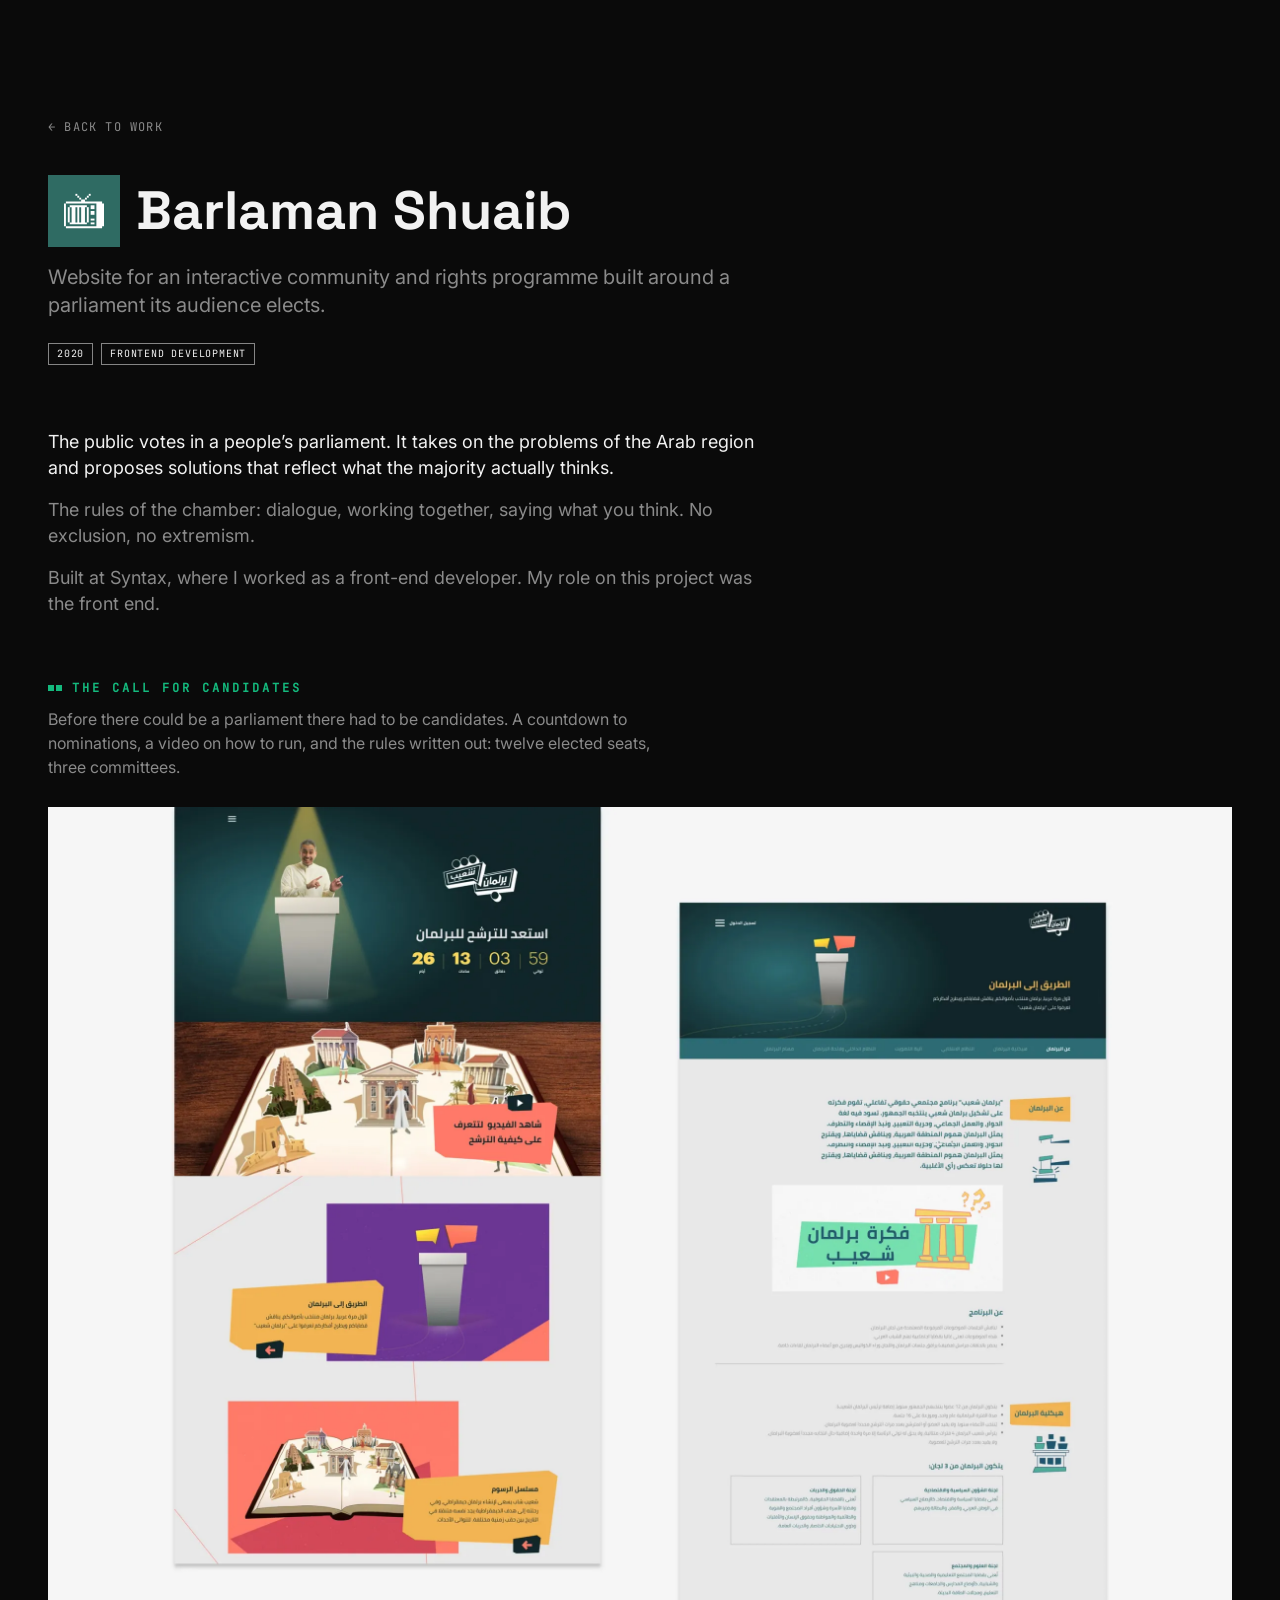
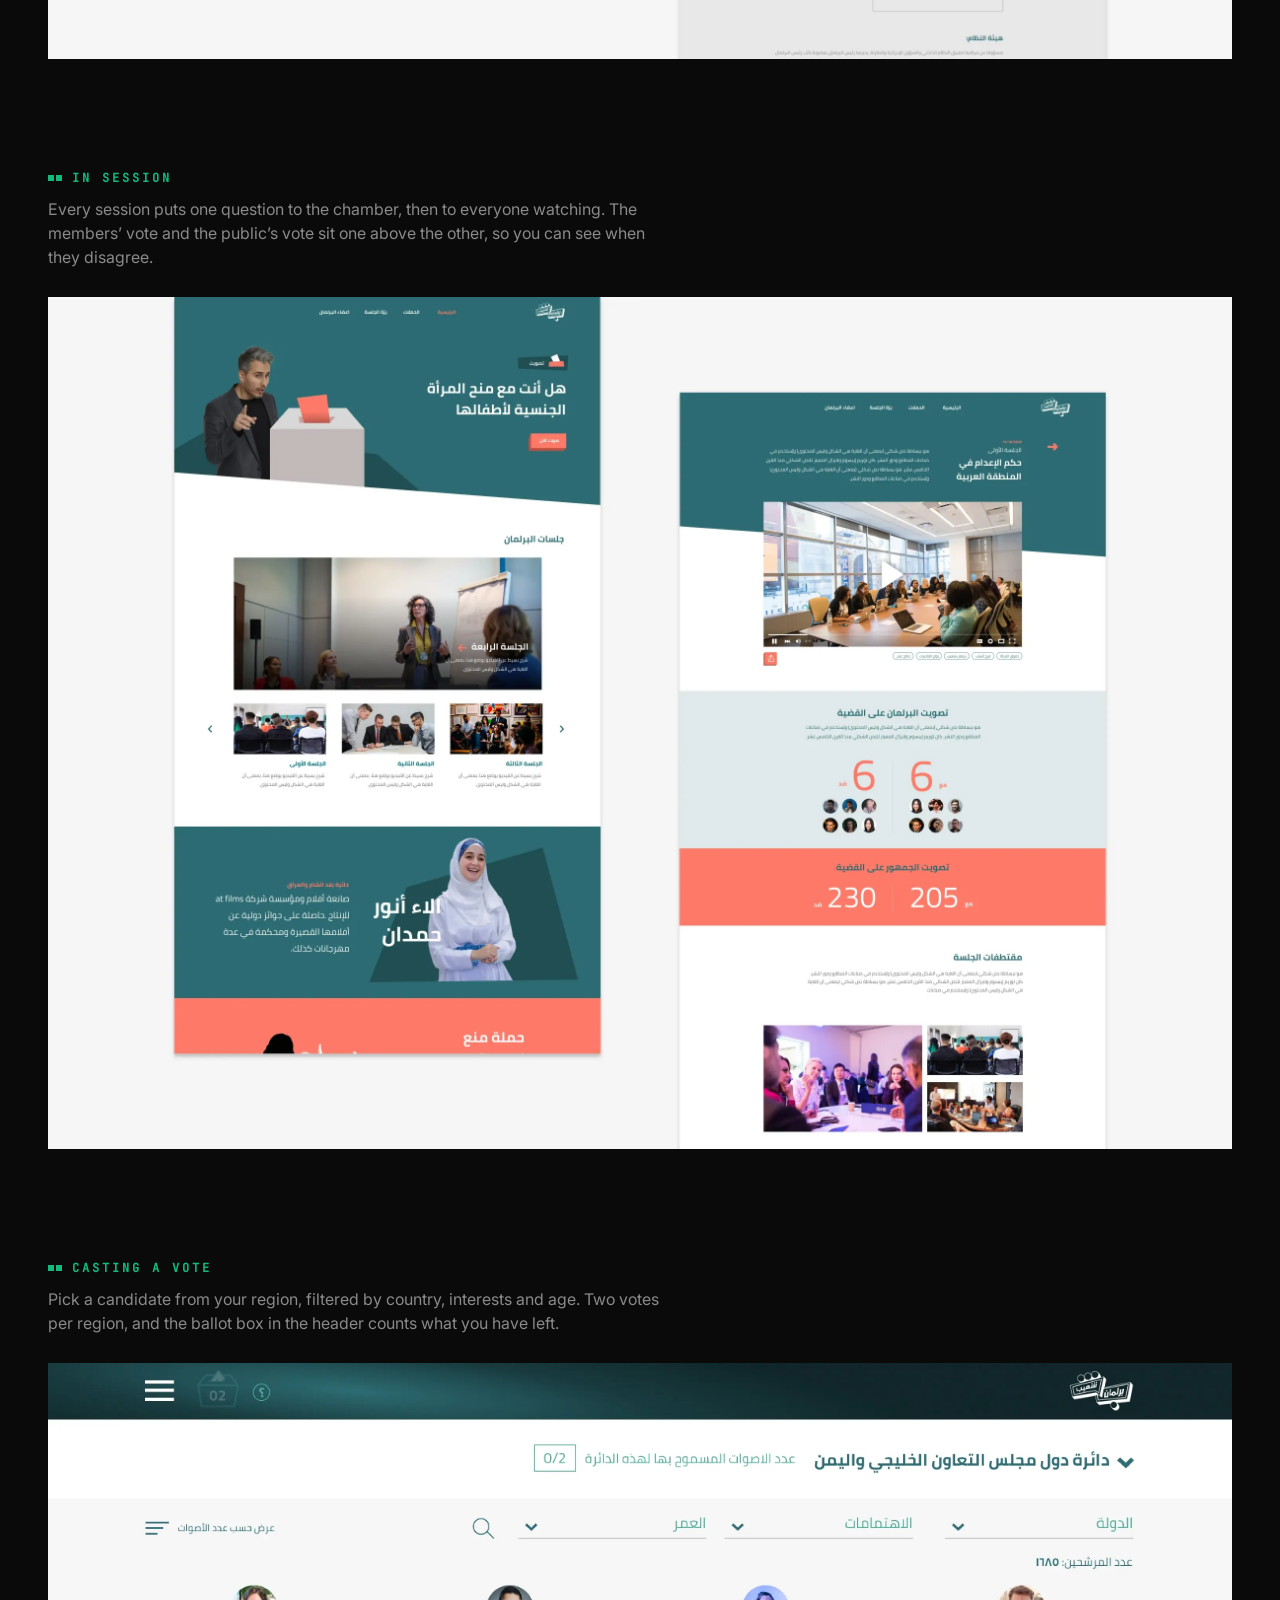
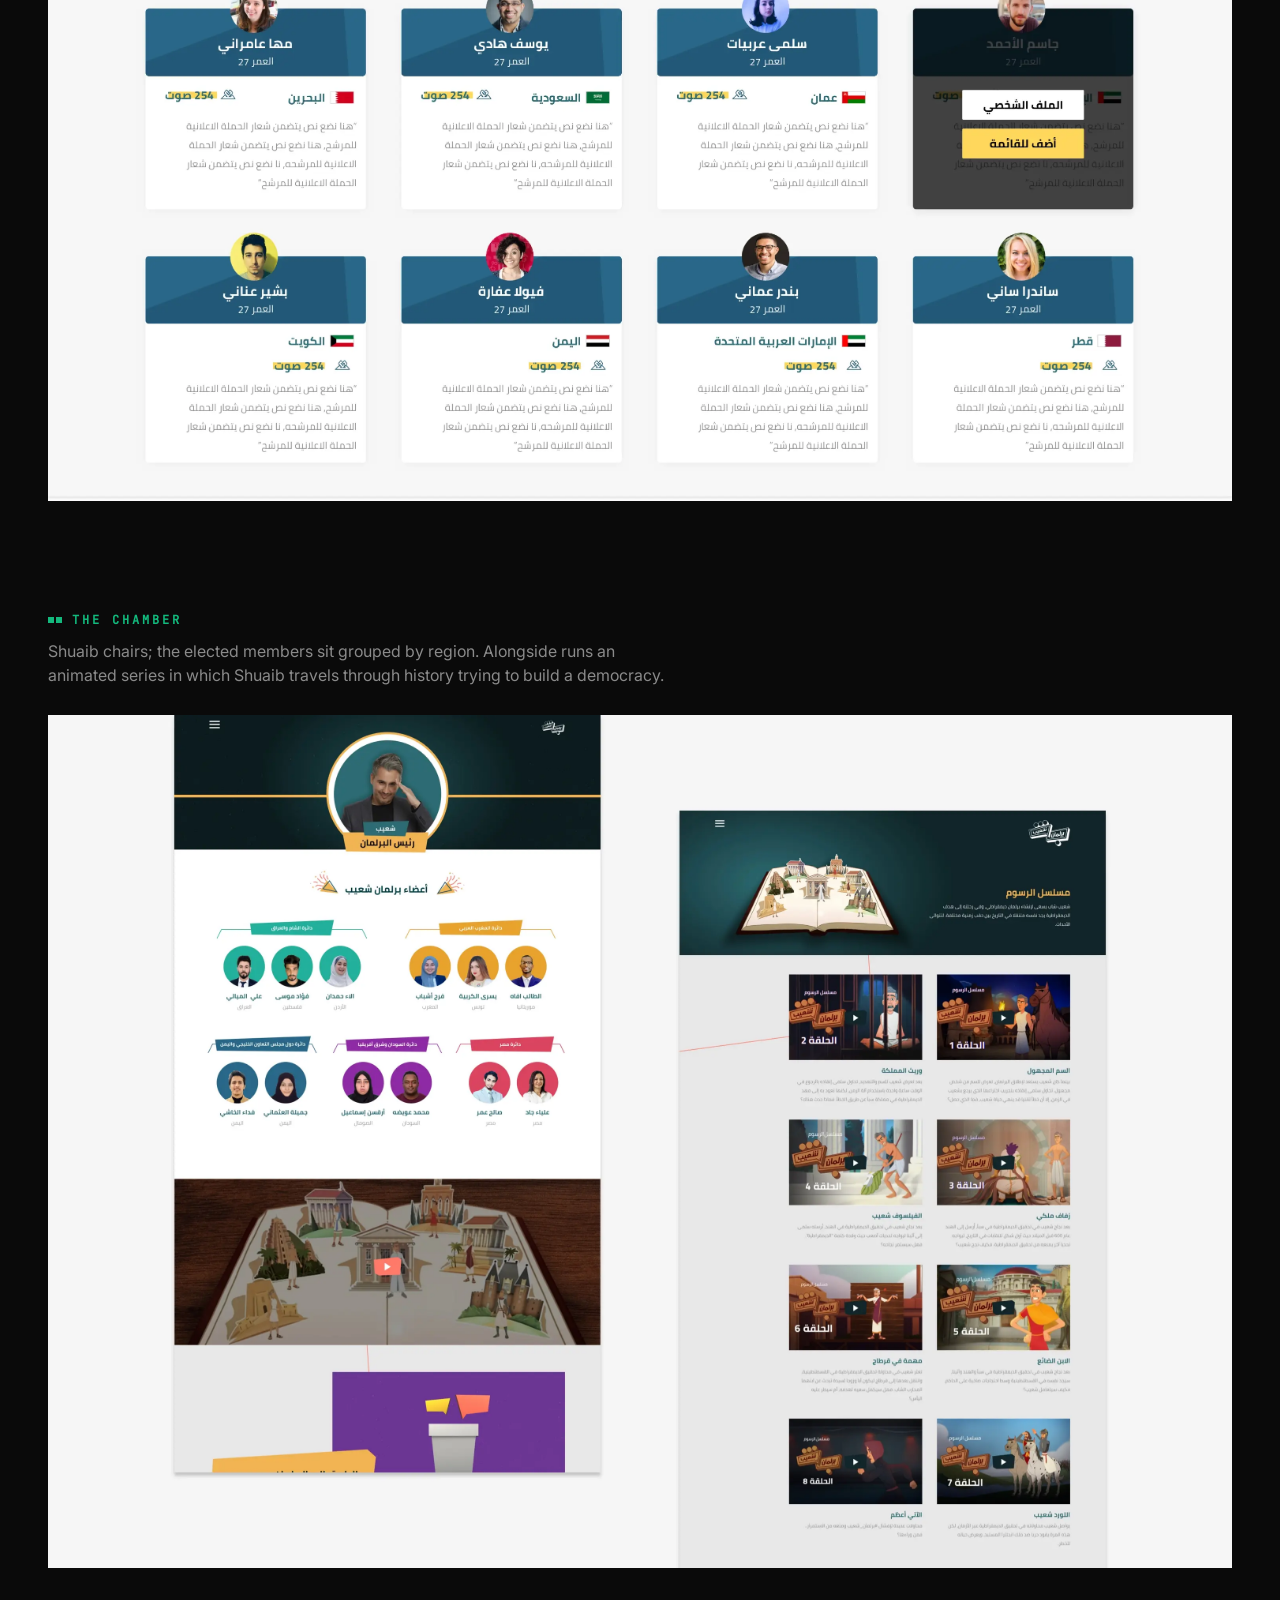
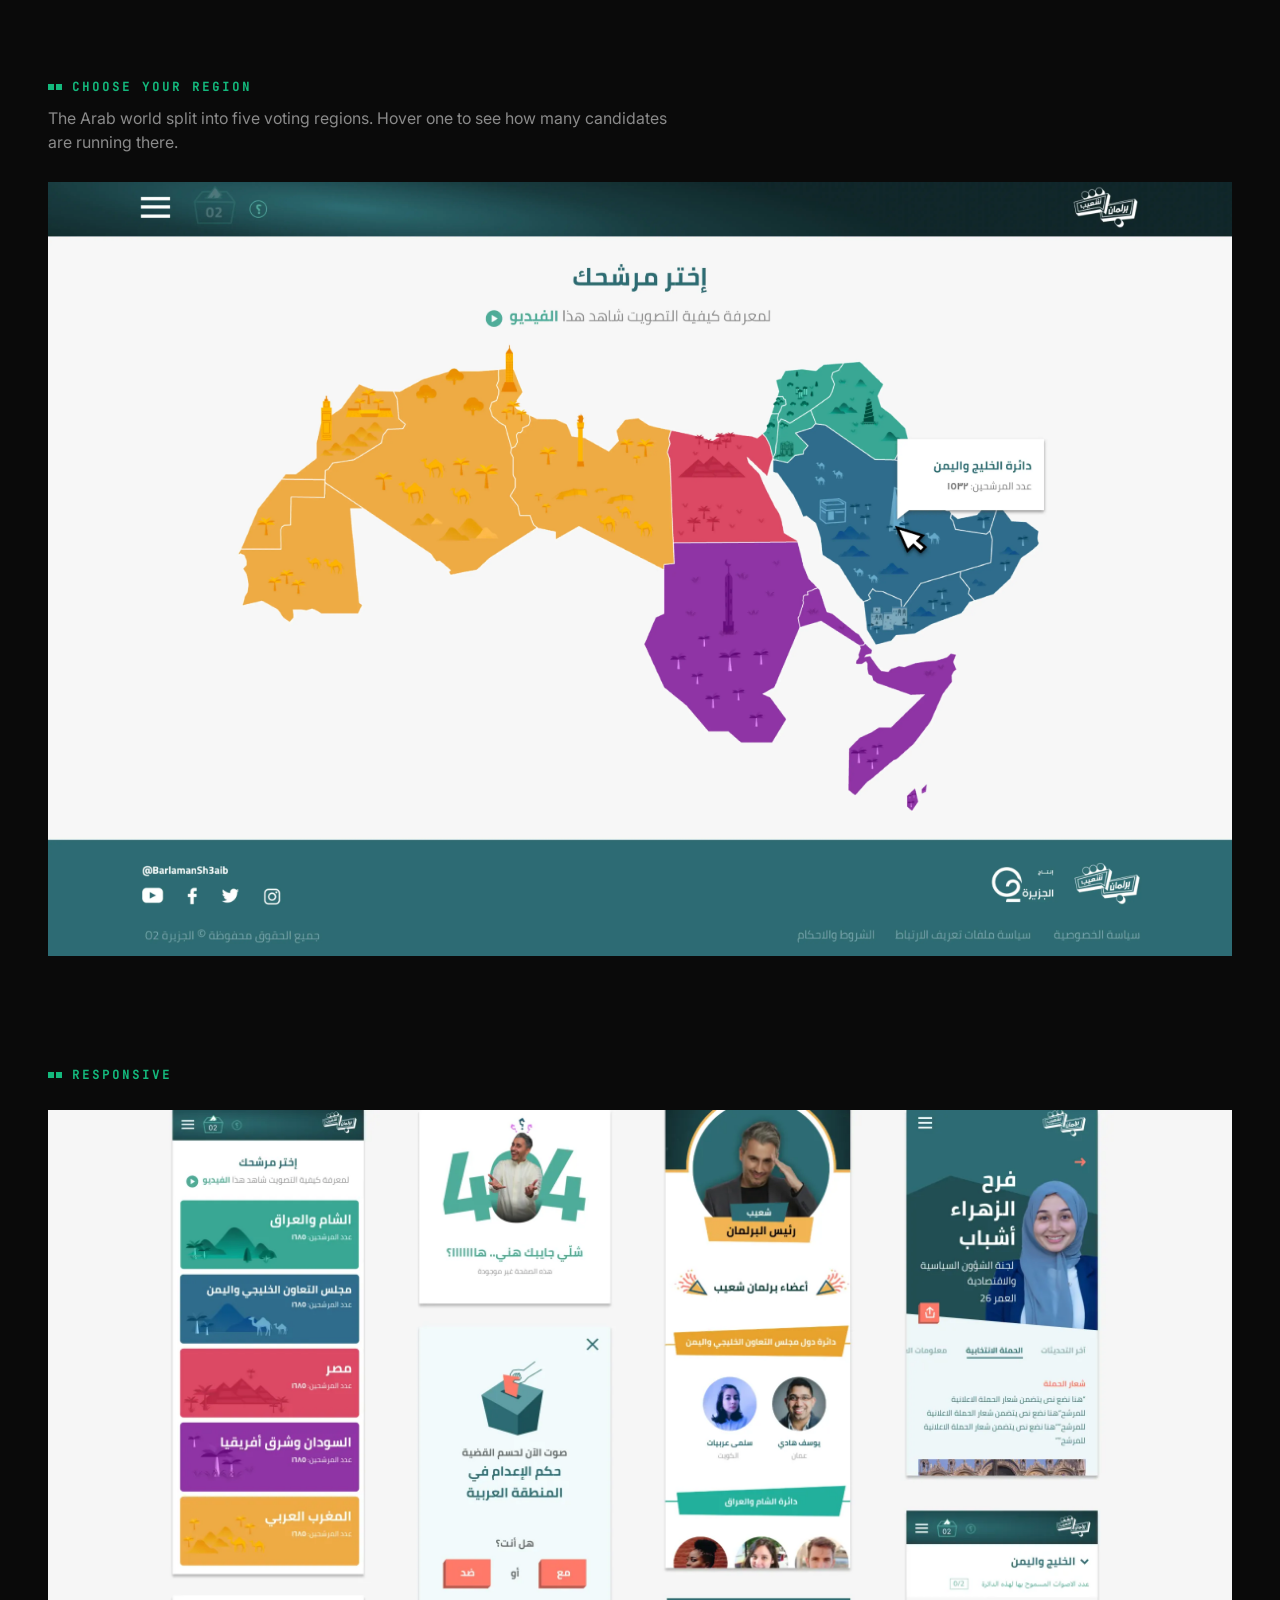
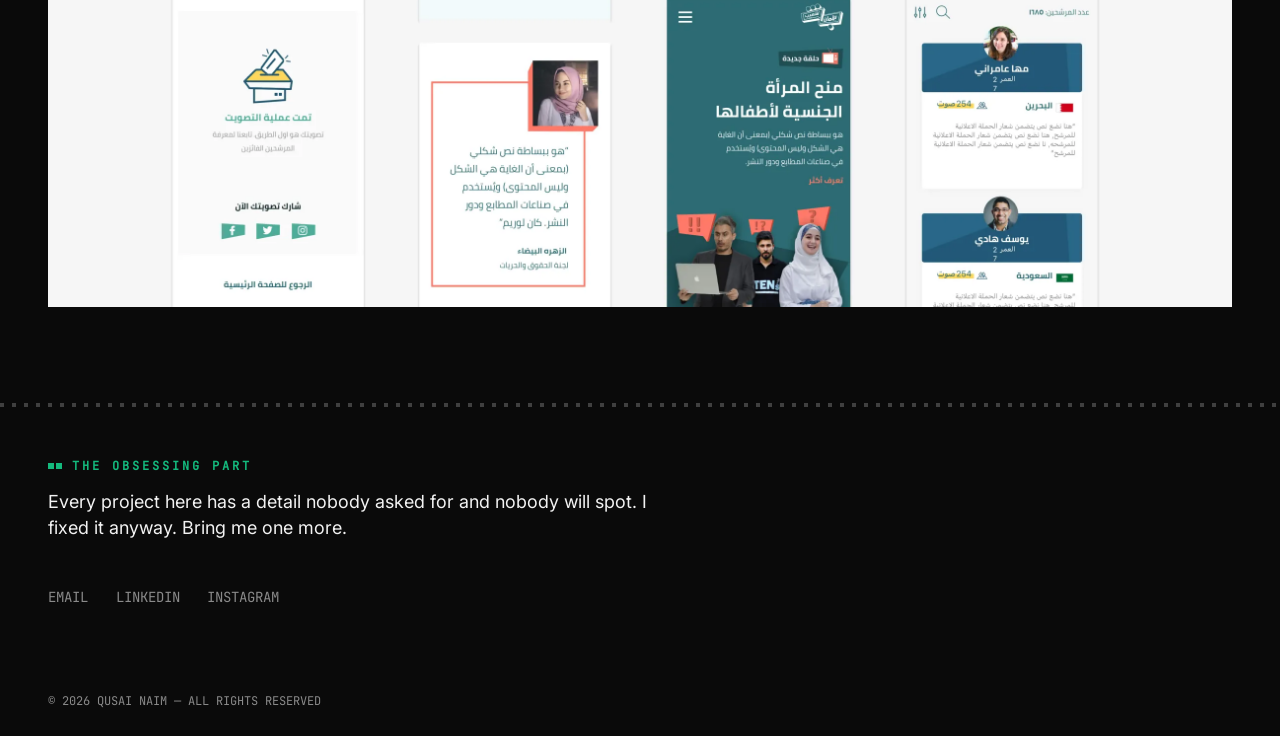
==== commit 26b7d737: "Prepare portfolio for launch - Add Maharati project page and link its homepage tile - Reorder homepa" ====
--- a/barlaman-shuaib.html
+++ b/barlaman-shuaib.html
@@ -5,6 +5,7 @@
     <meta  content="width=device-width, initial-scale=1.0" name="viewport" />
     <title>Qusai Naim - Barlaman Shuaib</title>
     <meta name="description" content="Barlaman Shuaib: website for an interactive community and rights programme built around a people's parliament elected by its audience.">
+    <meta name="robots" content="noindex">
     <!-- FAV Icon -->
     <link rel="icon" href="images/favicon.png" type="image/png" sizes="16x16">
     <!-- Custom Style Sheet link -->
@@ -176,8 +177,8 @@
           <p class="project-outro__note text-18">Every project here has a detail nobody asked for and nobody will spot. I fixed it anyway. Bring me one more.</p>
           <div class="social-links text-14">
             <a href="mailto:qusai.naim.13@gmail.com">Email</a>
-            <a href="https://www.linkedin.com/in/qusai-n-96374687/" target="_blank">LinkedIn</a>
-            <a href="https://www.instagram.com/qman.13/" target="_blank">Instagram</a>
+            <a href="https://www.linkedin.com/in/qusai-n-96374687/" target="_blank" rel="noopener">LinkedIn</a>
+            <a href="https://www.instagram.com/qman.13/" target="_blank" rel="noopener">Instagram</a>
           </div>
         </div>
       </section>
